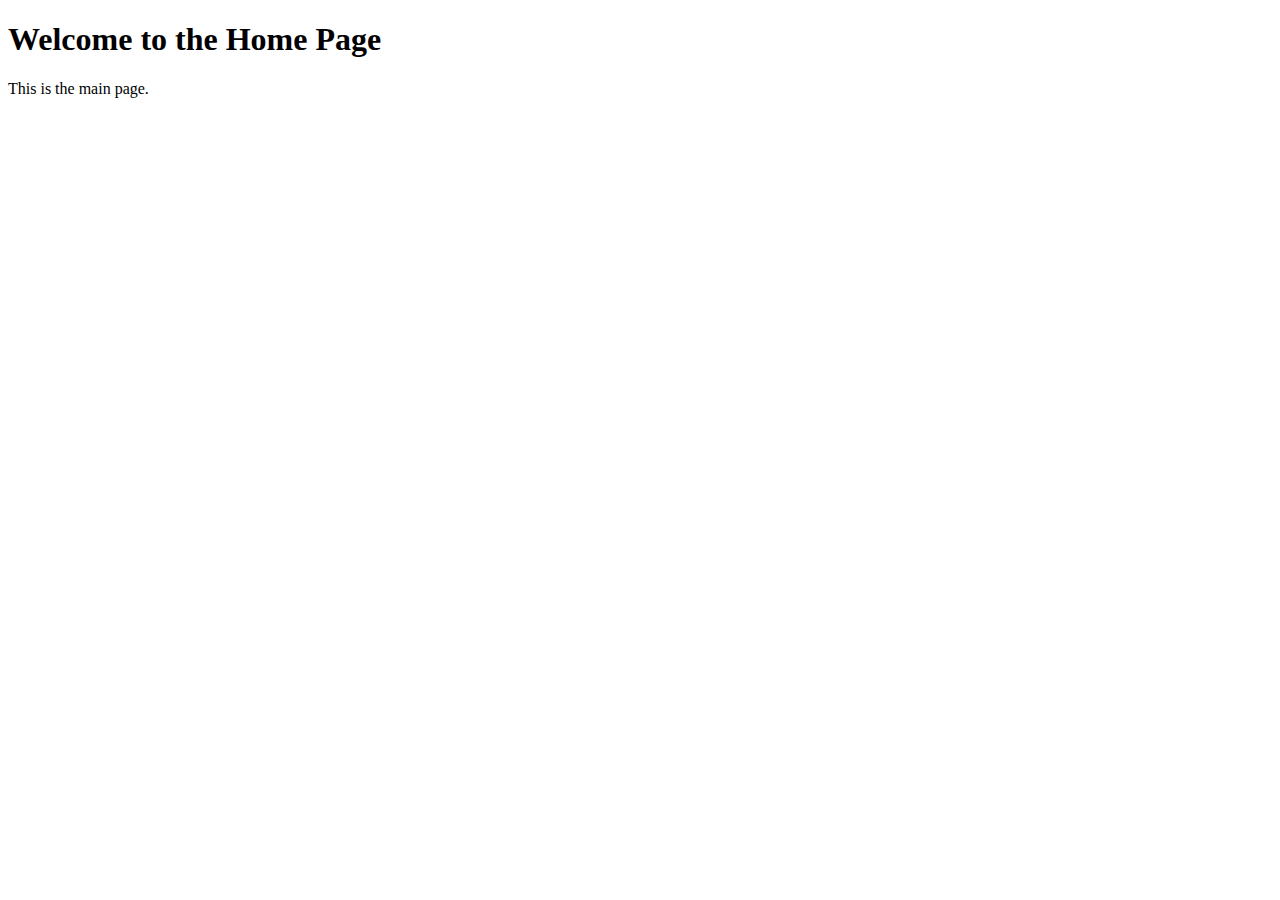
==== O4_Aplicacion/validaciones/static/index.html @ d1683f94 "Avance app" ====
<!DOCTYPE html>
<html lang="en">
<head>
    <meta charset="UTF-8">
    <title>Home</title>
    <link rel="stylesheet" href="styles.css">
</head>
<body>
    <h1>Welcome to the Home Page</h1>
    <p>This is the main page.</p>
</body>
</html>
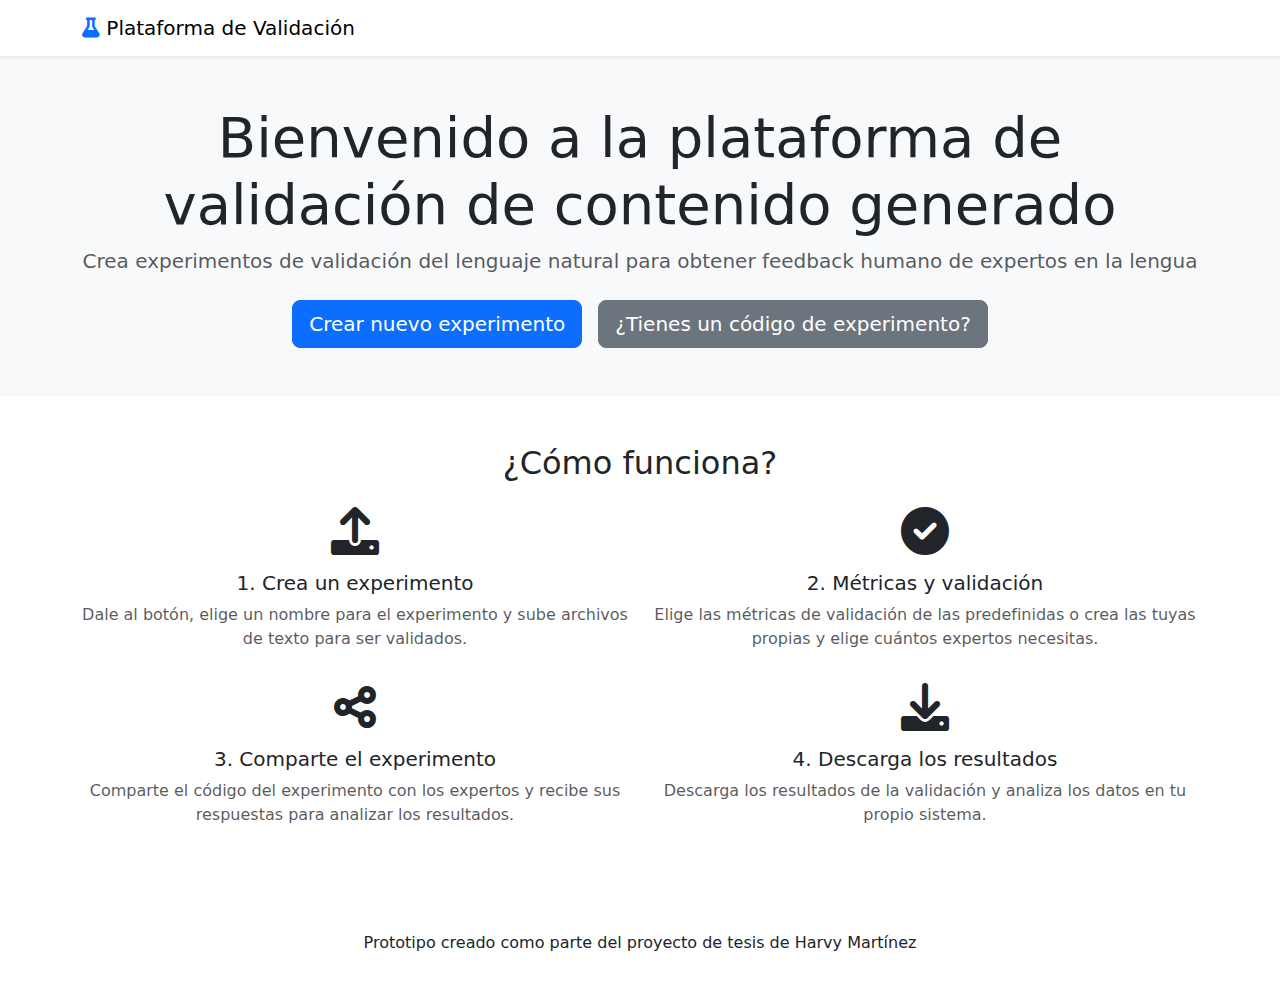
==== commit 19af7ae2: "Avance 29/10" ====
--- a/O4_Aplicacion/validaciones/static/index.html
+++ b/O4_Aplicacion/validaciones/static/index.html
@@ -1,12 +1,66 @@
 <!DOCTYPE html>
-<html lang="en">
+<html lang="es">
 <head>
-    <meta charset="UTF-8">
-    <title>Home</title>
-    <link rel="stylesheet" href="styles.css">
+  <meta charset="UTF-8">
+  <meta name="viewport" content="width=device-width, initial-scale=1.0">
+  <title>Protototipo de Plataforma de Validación</title>
+  <link rel="stylesheet" href="https://cdnjs.cloudflare.com/ajax/libs/bootstrap/5.3.0/css/bootstrap.min.css">
+  <link rel="stylesheet" href="{{ url_for('static', filename='styles.css') }}">
+  <link rel="stylesheet" href="https://cdnjs.cloudflare.com/ajax/libs/font-awesome/6.0.0-beta3/css/all.min.css">
 </head>
 <body>
-    <h1>Welcome to the Home Page</h1>
-    <p>This is the main page.</p>
+  <nav class="navbar navbar-expand-lg navbar-light bg-white shadow-sm">
+    <div class="container">
+      <a class="navbar-brand" href="/">
+        <i class="fas fa-flask text-primary"></i> Plataforma de Validación
+      </a>
+      <button class="navbar-toggler" type="button" data-bs-toggle="collapse" data-bs-target="#navbarNav" aria-controls="navbarNav" aria-expanded="false" aria-label="Toggle navigation">
+        <span class="navbar-toggler-icon"></span>
+      </button>
+    </div>
+  </nav>
+
+  <header class="bg-light text-center py-5 mb-4">
+    <div class="container">
+      <h1 class="display-4">Bienvenido a la plataforma de validación de contenido generado</h1>
+      <p class="lead text-muted">Crea experimentos de validación del lenguaje natural para obtener feedback humano de expertos en la lengua</p>
+      <div class="d-flex justify-content-center mt-4">
+        <a href="/crear-experimento" class="btn btn-primary btn-lg mx-2">Crear nuevo experimento</a>
+        <a href="/unirse-experimento" class="btn btn-secondary btn-lg mx-2">¿Tienes un código de experimento?</a>
+      </div>
+    </div>
+  </header>
+
+  <section class="container my-5">
+    <h2 class="text-center mb-4">¿Cómo funciona?</h2>
+    <div class="row text-center">
+        <div class="col-md-6 mb-3">
+            <i class="fas fa-upload fa-3x mb-3"></i>
+            <h5>1. Crea un experimento</h5>
+            <p class="text-muted">Dale al botón, elige un nombre para el experimento y sube archivos de texto para ser validados.</p>
+        </div>
+        <div class="col-md-6 mb-3">
+            <i class="fas fa-check-circle fa-3x mb-3"></i>
+            <h5>2. Métricas y validación</h5>
+            <p class="text-muted">Elige las métricas de validación de las predefinidas o crea las tuyas propias y elige cuántos expertos necesitas.</p>
+        </div>
+        <div class="col-md-6 mb-3">
+            <i class="fas fa-share-alt fa-3x mb-3"></i>
+            <h5>3. Comparte el experimento</h5>
+            <p class="text-muted">Comparte el código del experimento con los expertos y recibe sus respuestas para analizar los resultados.</p>
+        </div>
+        <div class="col-md-6 mb-3">
+            <i class="fas fa-download fa-3x mb-3"></i>
+            <h5>4. Descarga los resultados</h5>
+            <p class="text-muted">Descarga los resultados de la validación y analiza los datos en tu propio sistema.</p>
+        </div>
+    </div>
+</section>
+
+  <footer class="text-center py-4">
+    <p>Prototipo creado como parte del proyecto de tesis de Harvy Martínez</p>
+  </footer>
+
+  <script src="https://cdnjs.cloudflare.com/ajax/libs/bootstrap/5.3.0/js/bootstrap.bundle.min.js"></script>
 </body>
-</html>+</html>
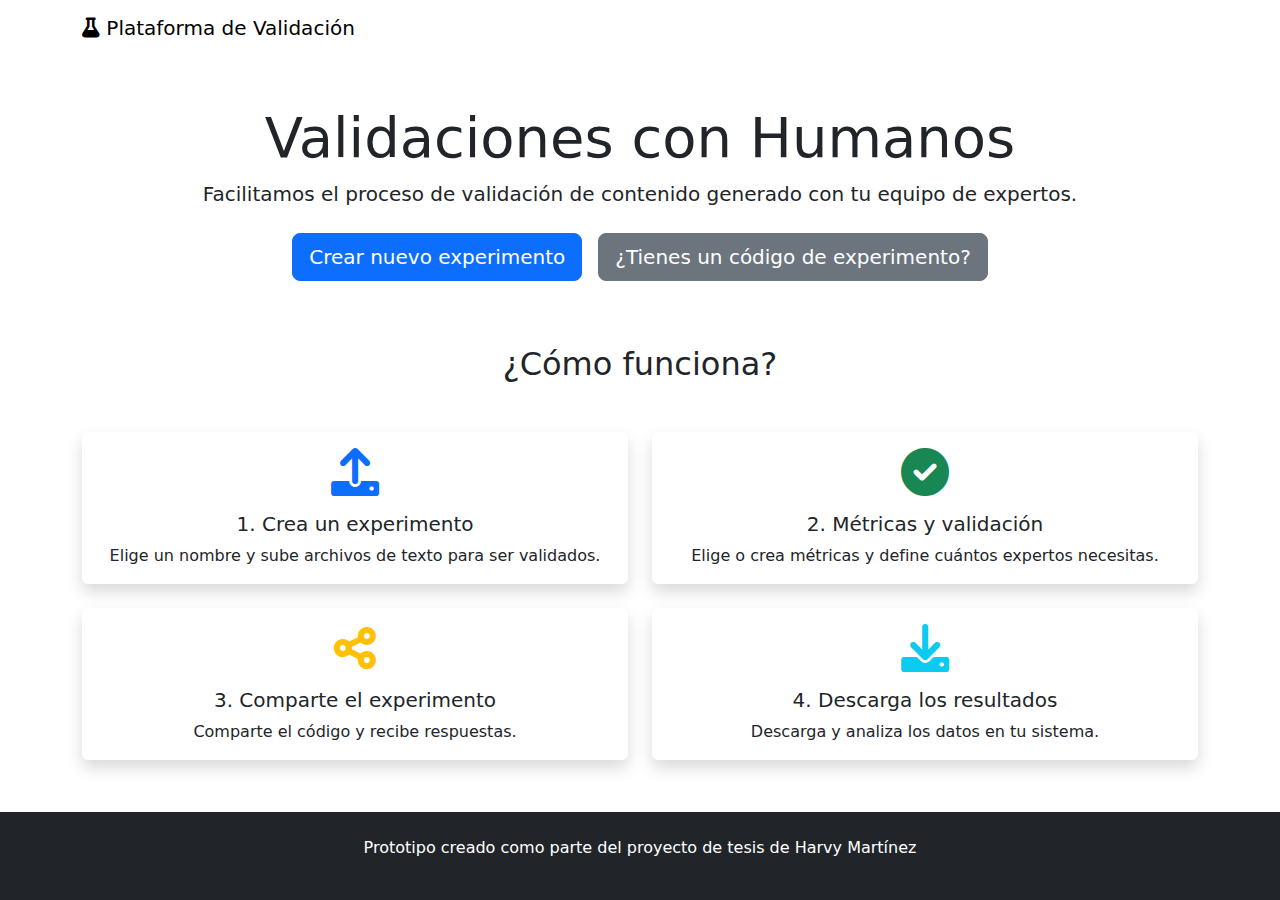
==== commit 6a1cdf96: "Acordión de creación" ====
--- a/O4_Aplicacion/validaciones/static/index.html
+++ b/O4_Aplicacion/validaciones/static/index.html
@@ -1,66 +1,173 @@
 <!DOCTYPE html>
 <html lang="es">
-<head>
-  <meta charset="UTF-8">
-  <meta name="viewport" content="width=device-width, initial-scale=1.0">
-  <title>Protototipo de Plataforma de Validación</title>
-  <link rel="stylesheet" href="https://cdnjs.cloudflare.com/ajax/libs/bootstrap/5.3.0/css/bootstrap.min.css">
-  <link rel="stylesheet" href="{{ url_for('static', filename='styles.css') }}">
-  <link rel="stylesheet" href="https://cdnjs.cloudflare.com/ajax/libs/font-awesome/6.0.0-beta3/css/all.min.css">
-</head>
-<body>
-  <nav class="navbar navbar-expand-lg navbar-light bg-white shadow-sm">
-    <div class="container">
-      <a class="navbar-brand" href="/">
-        <i class="fas fa-flask text-primary"></i> Plataforma de Validación
-      </a>
-      <button class="navbar-toggler" type="button" data-bs-toggle="collapse" data-bs-target="#navbarNav" aria-controls="navbarNav" aria-expanded="false" aria-label="Toggle navigation">
-        <span class="navbar-toggler-icon"></span>
-      </button>
-    </div>
-  </nav>
+    <head>
+        <meta
+            name="viewport"
+            content="width=device-width, initial-scale=1"
+            charset="UTF-8"
+        />
+        <title>Prototipo de Plataforma de Validación</title>
+        <!-- Bootstrap CSS -->
+        <link
+            href="https://cdn.jsdelivr.net/npm/bootstrap@5.3.3/dist/css/bootstrap.min.css"
+            rel="stylesheet"
+            integrity="sha384-QWTKZyjpPEjISv5WaRU9OFeRpok6YctnYmDr5pNlyT2bRjXh0JMhjY6hW+ALEwIH"
+            crossorigin="anonymous"
+        />
+        <!-- Font Awesome Icons -->
+        <link
+            rel="stylesheet"
+            href="https://cdnjs.cloudflare.com/ajax/libs/font-awesome/6.0.0-beta3/css/all.min.css"
+        />
+        <!-- Custom Styles -->
+        <link
+            rel="stylesheet"
+            href="{{ url_for('static', filename='styles.css') }}"
+        />
+    </head>
+    <body>
+        <script
+            src="https://cdn.jsdelivr.net/npm/bootstrap@5.3.3/dist/js/bootstrap.bundle.min.js"
+            integrity="sha384-YvpcrYf0tY3lHB60NNkmXc5s9fDVZLESaAA55NDzOxhy9GkcIdslK1eN7N6jIeHz"
+            crossorigin="anonymous"
+        ></script>
+        <div class="d-flex flex-column min-vh-100">
+            <!-- Navbar -->
+            <nav class="navbar navbar-expand-lg">
+                <div class="container">
+                    <a class="navbar-brand" href="/">
+                        <i class="fas fa-flask"></i> Plataforma de Validación
+                    </a>
+                    <button
+                        class="navbar-toggler"
+                        type="button"
+                        data-bs-toggle="collapse"
+                        data-bs-target="#navbarNav"
+                        aria-controls="navbarNav"
+                        aria-expanded="false"
+                        aria-label="Toggle navigation"
+                    >
+                        <span class="navbar-toggler-icon">
+                            <i class="fas fa-bars" style="color: #f5f6fa"></i>
+                        </span>
+                    </button>
+                </div>
+            </nav>
 
-  <header class="bg-light text-center py-5 mb-4">
-    <div class="container">
-      <h1 class="display-4">Bienvenido a la plataforma de validación de contenido generado</h1>
-      <p class="lead text-muted">Crea experimentos de validación del lenguaje natural para obtener feedback humano de expertos en la lengua</p>
-      <div class="d-flex justify-content-center mt-4">
-        <a href="/crear-experimento" class="btn btn-primary btn-lg mx-2">Crear nuevo experimento</a>
-        <a href="/unirse-experimento" class="btn btn-secondary btn-lg mx-2">¿Tienes un código de experimento?</a>
-      </div>
-    </div>
-  </header>
+            <main class="flex-fill">
+                <!-- Header -->
+                <header class="header text-center py-5 mb-2">
+                    <div class="container">
+                        <h1 class="display-4">Validaciones con Humanos</h1>
+                        <p class="lead">
+                            Facilitamos el proceso de validación de contenido
+                            generado con tu equipo de expertos.
+                        </p>
+                        <div class="d-flex justify-content-center mt-4">
+                            <a
+                                href="/crear-experimento"
+                                class="btn btn-primary btn-lg mx-2"
+                                >Crear nuevo experimento</a
+                            >
+                            <a
+                                href="/unirse-experimento"
+                                class="btn btn-secondary btn-lg mx-2"
+                                >¿Tienes un código de experimento?</a
+                            >
+                        </div>
+                    </div>
+                </header>
 
-  <section class="container my-5">
-    <h2 class="text-center mb-4">¿Cómo funciona?</h2>
-    <div class="row text-center">
-        <div class="col-md-6 mb-3">
-            <i class="fas fa-upload fa-3x mb-3"></i>
-            <h5>1. Crea un experimento</h5>
-            <p class="text-muted">Dale al botón, elige un nombre para el experimento y sube archivos de texto para ser validados.</p>
+                <!-- How It Works Section -->
+                <section class="py-2" id="how-it-works">
+                    <div class="container">
+                        <h2 class="text-center mb-5">¿Cómo funciona?</h2>
+                        <div class="row g-4 text-center">
+                            <div class="col-md-6">
+                                <div
+                                    class="card h-100 text-center border-0 shadow"
+                                >
+                                    <div class="card-body">
+                                        <i
+                                            class="fas fa-upload fa-3x mb-3 text-primary"
+                                        ></i>
+                                        <h5 class="card-title">
+                                            1. Crea un experimento
+                                        </h5>
+                                        <p class="card-text">
+                                            Elige un nombre y sube archivos de
+                                            texto para ser validados.
+                                        </p>
+                                    </div>
+                                </div>
+                            </div>
+                            <div class="col-md-6">
+                                <div
+                                    class="card h-100 text-center border-0 shadow"
+                                >
+                                    <div class="card-body">
+                                        <i
+                                            class="fas fa-check-circle fa-3x mb-3 text-success"
+                                        ></i>
+                                        <h5 class="card-title">
+                                            2. Métricas y validación
+                                        </h5>
+                                        <p class="card-text">
+                                            Elige o crea métricas y define
+                                            cuántos expertos necesitas.
+                                        </p>
+                                    </div>
+                                </div>
+                            </div>
+                            <div class="col-md-6">
+                                <div
+                                    class="card h-100 text-center border-0 shadow"
+                                >
+                                    <div class="card-body">
+                                        <i
+                                            class="fas fa-share-alt fa-3x mb-3 text-warning"
+                                        ></i>
+                                        <h5 class="card-title">
+                                            3. Comparte el experimento
+                                        </h5>
+                                        <p class="card-text">
+                                            Comparte el código y recibe
+                                            respuestas.
+                                        </p>
+                                    </div>
+                                </div>
+                            </div>
+                            <div class="col-md-6">
+                                <div
+                                    class="card h-100 text-center border-0 shadow"
+                                >
+                                    <div class="card-body">
+                                        <i
+                                            class="fas fa-download fa-3x mb-3 text-info"
+                                        ></i>
+                                        <h5 class="card-title">
+                                            4. Descarga los resultados
+                                        </h5>
+                                        <p class="card-text">
+                                            Descarga y analiza los datos en tu
+                                            sistema.
+                                        </p>
+                                    </div>
+                                </div>
+                            </div>
+                        </div>
+                    </div>
+                </section>
+            </main>
+            <!-- Footer -->
+            <footer class="text-center py-4 bg-dark text-white mt-auto">
+                <p>
+                    Prototipo creado como parte del proyecto de tesis de Harvy
+                    Martínez
+                </p>
+            </footer>
         </div>
-        <div class="col-md-6 mb-3">
-            <i class="fas fa-check-circle fa-3x mb-3"></i>
-            <h5>2. Métricas y validación</h5>
-            <p class="text-muted">Elige las métricas de validación de las predefinidas o crea las tuyas propias y elige cuántos expertos necesitas.</p>
-        </div>
-        <div class="col-md-6 mb-3">
-            <i class="fas fa-share-alt fa-3x mb-3"></i>
-            <h5>3. Comparte el experimento</h5>
-            <p class="text-muted">Comparte el código del experimento con los expertos y recibe sus respuestas para analizar los resultados.</p>
-        </div>
-        <div class="col-md-6 mb-3">
-            <i class="fas fa-download fa-3x mb-3"></i>
-            <h5>4. Descarga los resultados</h5>
-            <p class="text-muted">Descarga los resultados de la validación y analiza los datos en tu propio sistema.</p>
-        </div>
-    </div>
-</section>
-
-  <footer class="text-center py-4">
-    <p>Prototipo creado como parte del proyecto de tesis de Harvy Martínez</p>
-  </footer>
-
-  <script src="https://cdnjs.cloudflare.com/ajax/libs/bootstrap/5.3.0/js/bootstrap.bundle.min.js"></script>
-</body>
+        <!-- Bootstrap JS -->
+        <script src="https://cdnjs.cloudflare.com/ajax/libs/bootstrap/5.3.0/js/bootstrap.bundle.min.js"></script>
+    </body>
 </html>
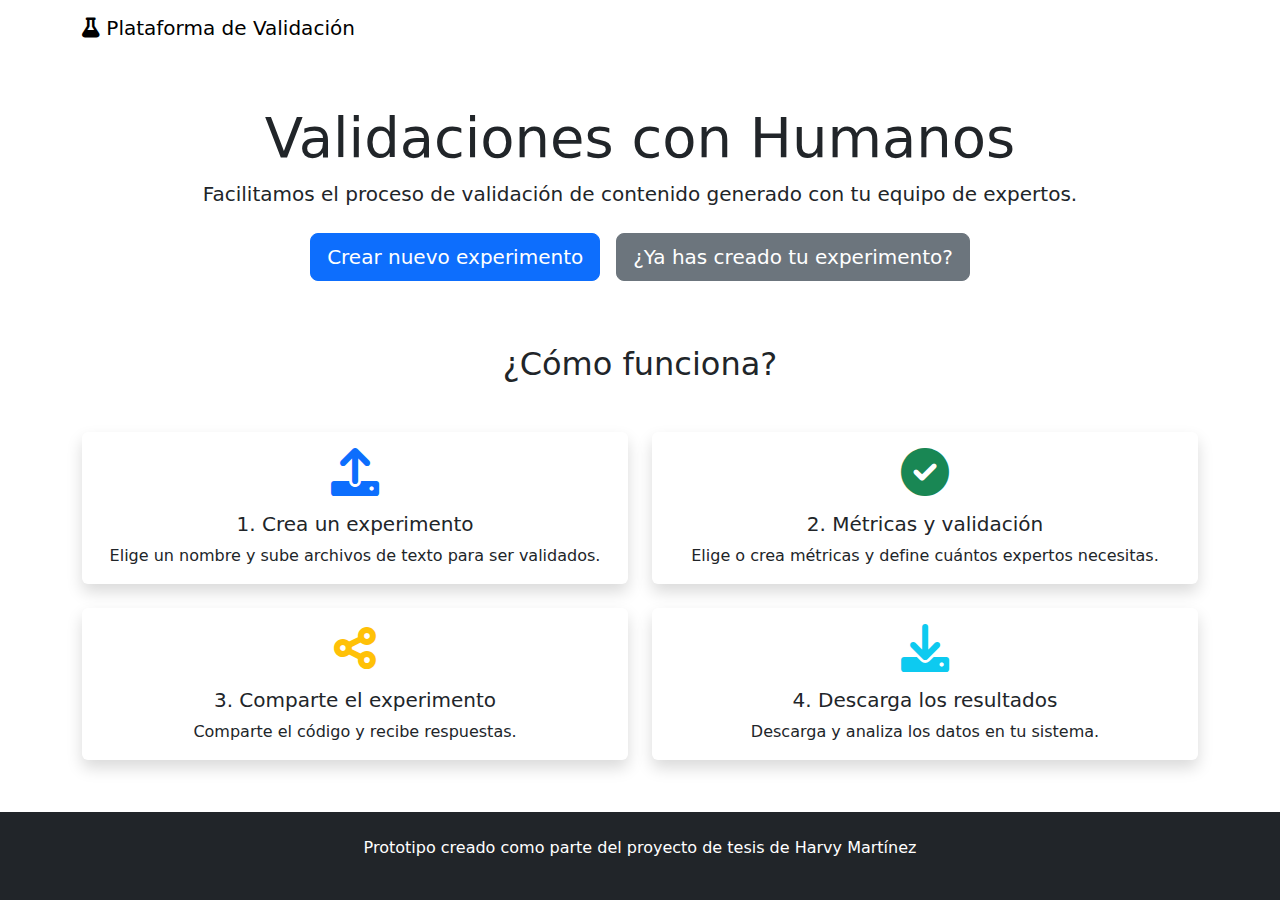
==== commit 5dd9acf6: "Validación primeros pasos" ====
--- a/O4_Aplicacion/validaciones/static/index.html
+++ b/O4_Aplicacion/validaciones/static/index.html
@@ -72,7 +72,7 @@
                             <a
                                 href="/unirse-experimento"
                                 class="btn btn-secondary btn-lg mx-2"
-                                >¿Tienes un código de experimento?</a
+                                >¿Ya has creado tu experimento?</a
                             >
                         </div>
                     </div>
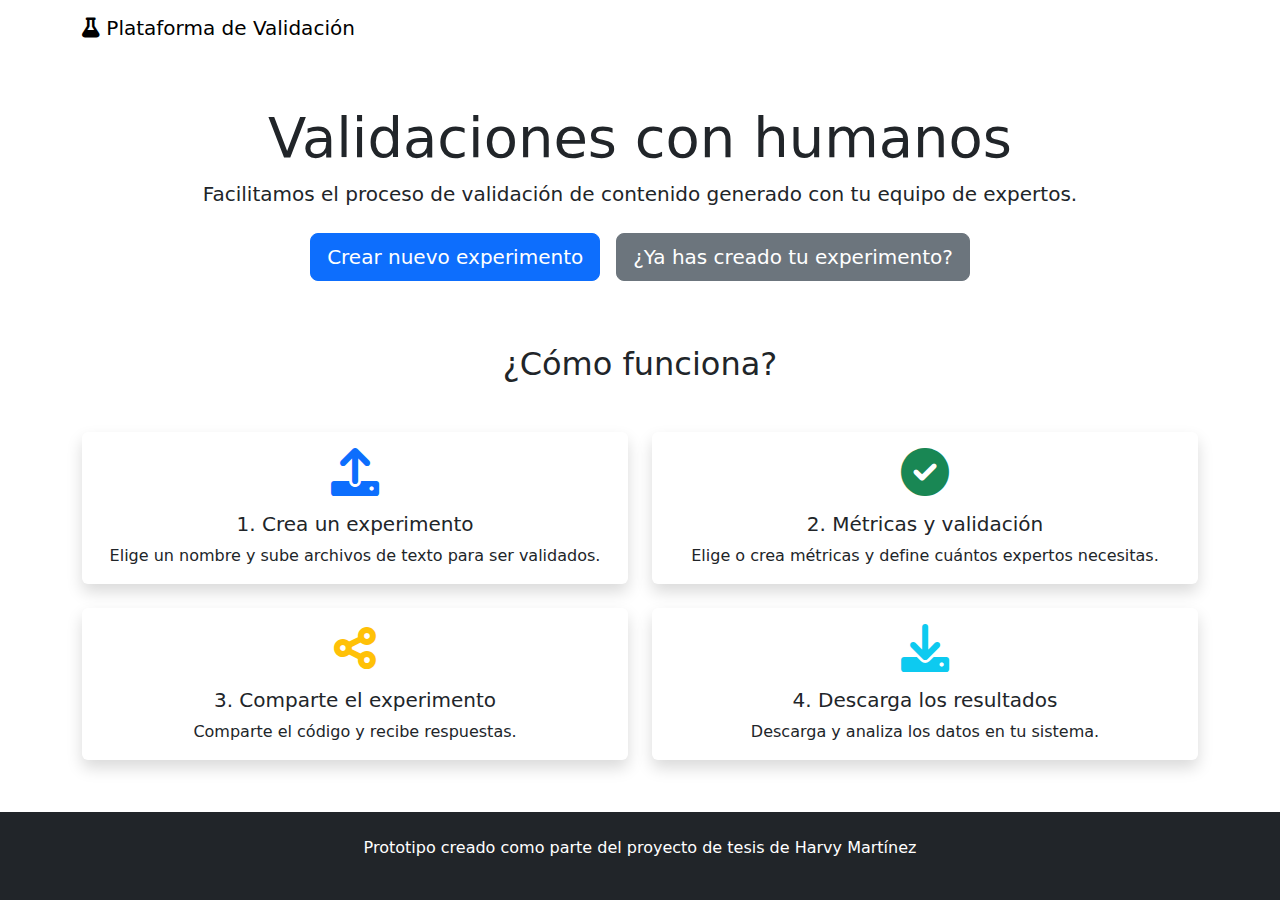
==== commit 15d6da70: "Arreglos visuales" ====
--- a/O4_Aplicacion/validaciones/static/index.html
+++ b/O4_Aplicacion/validaciones/static/index.html
@@ -58,7 +58,7 @@
                 <!-- Header -->
                 <header class="header text-center py-5 mb-2">
                     <div class="container">
-                        <h1 class="display-4">Validaciones con Humanos</h1>
+                        <h1 class="display-4">Validaciones con humanos</h1>
                         <p class="lead">
                             Facilitamos el proceso de validación de contenido
                             generado con tu equipo de expertos.
